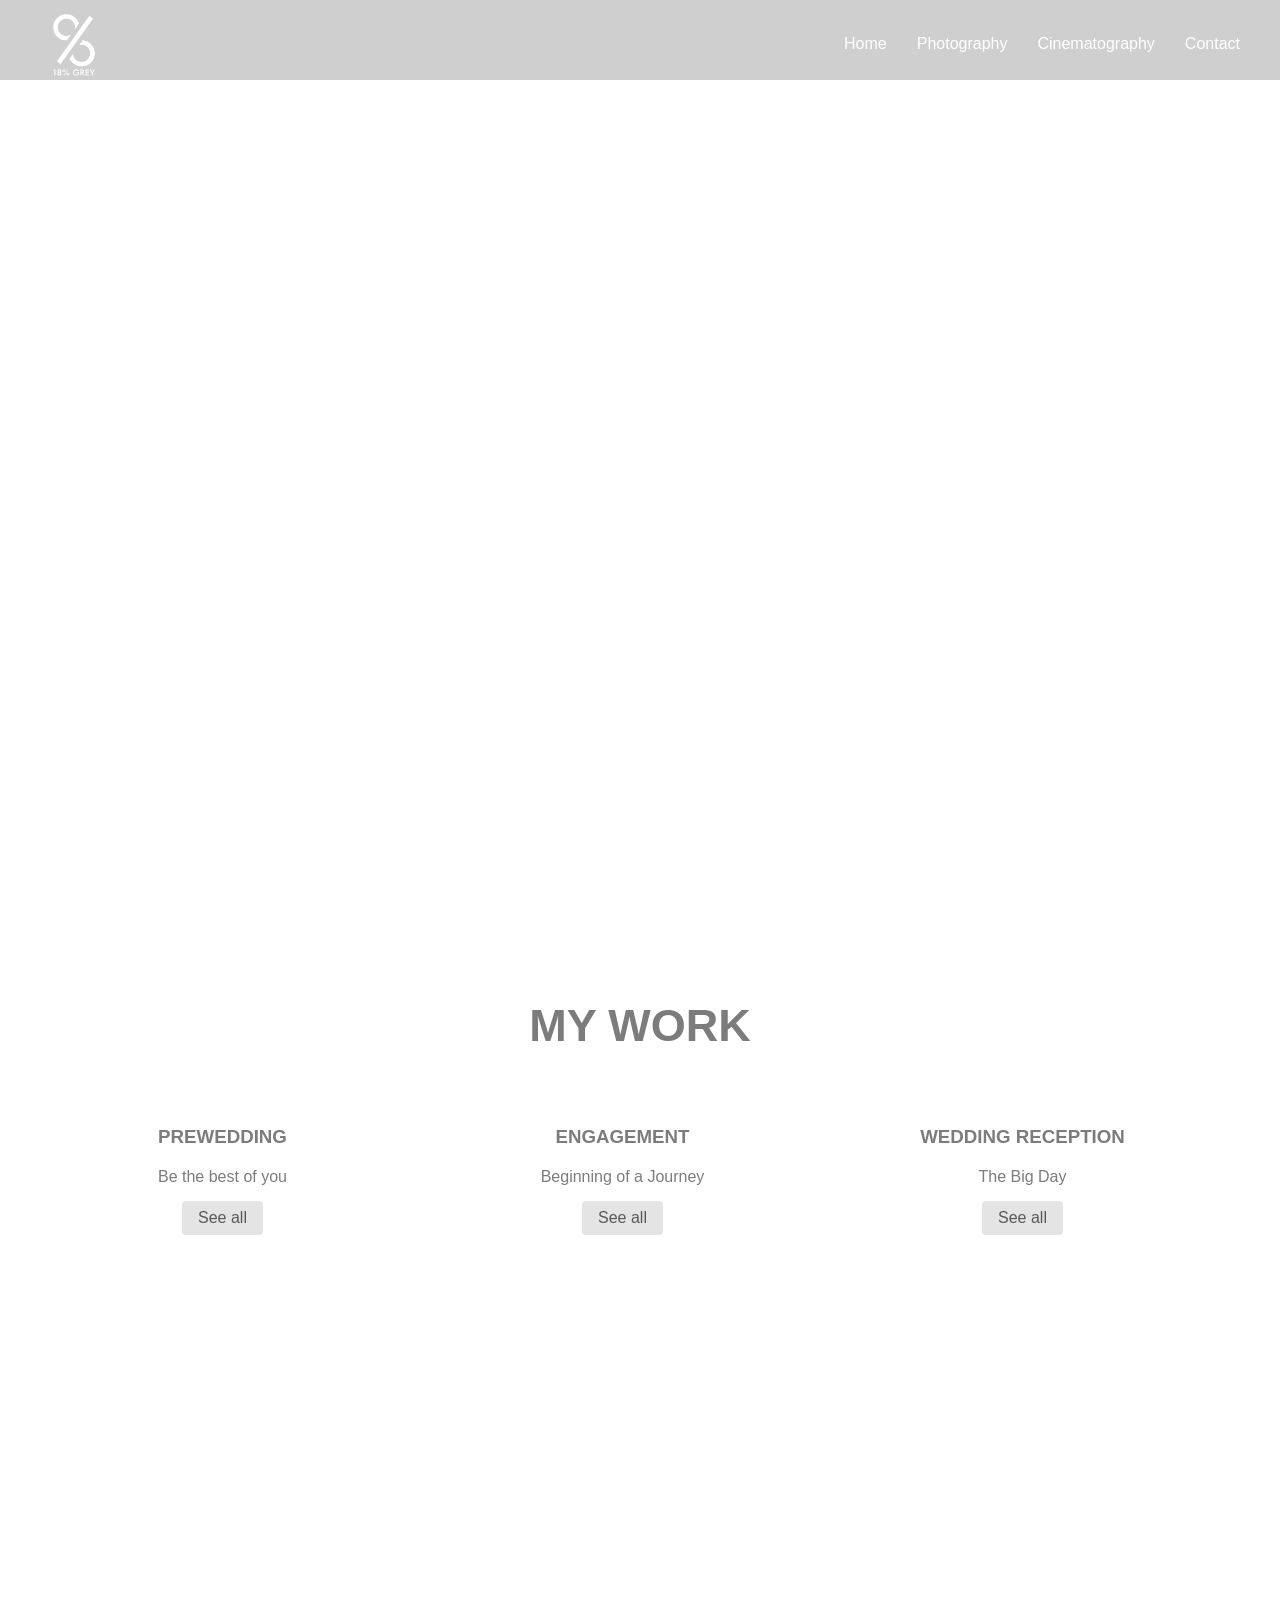
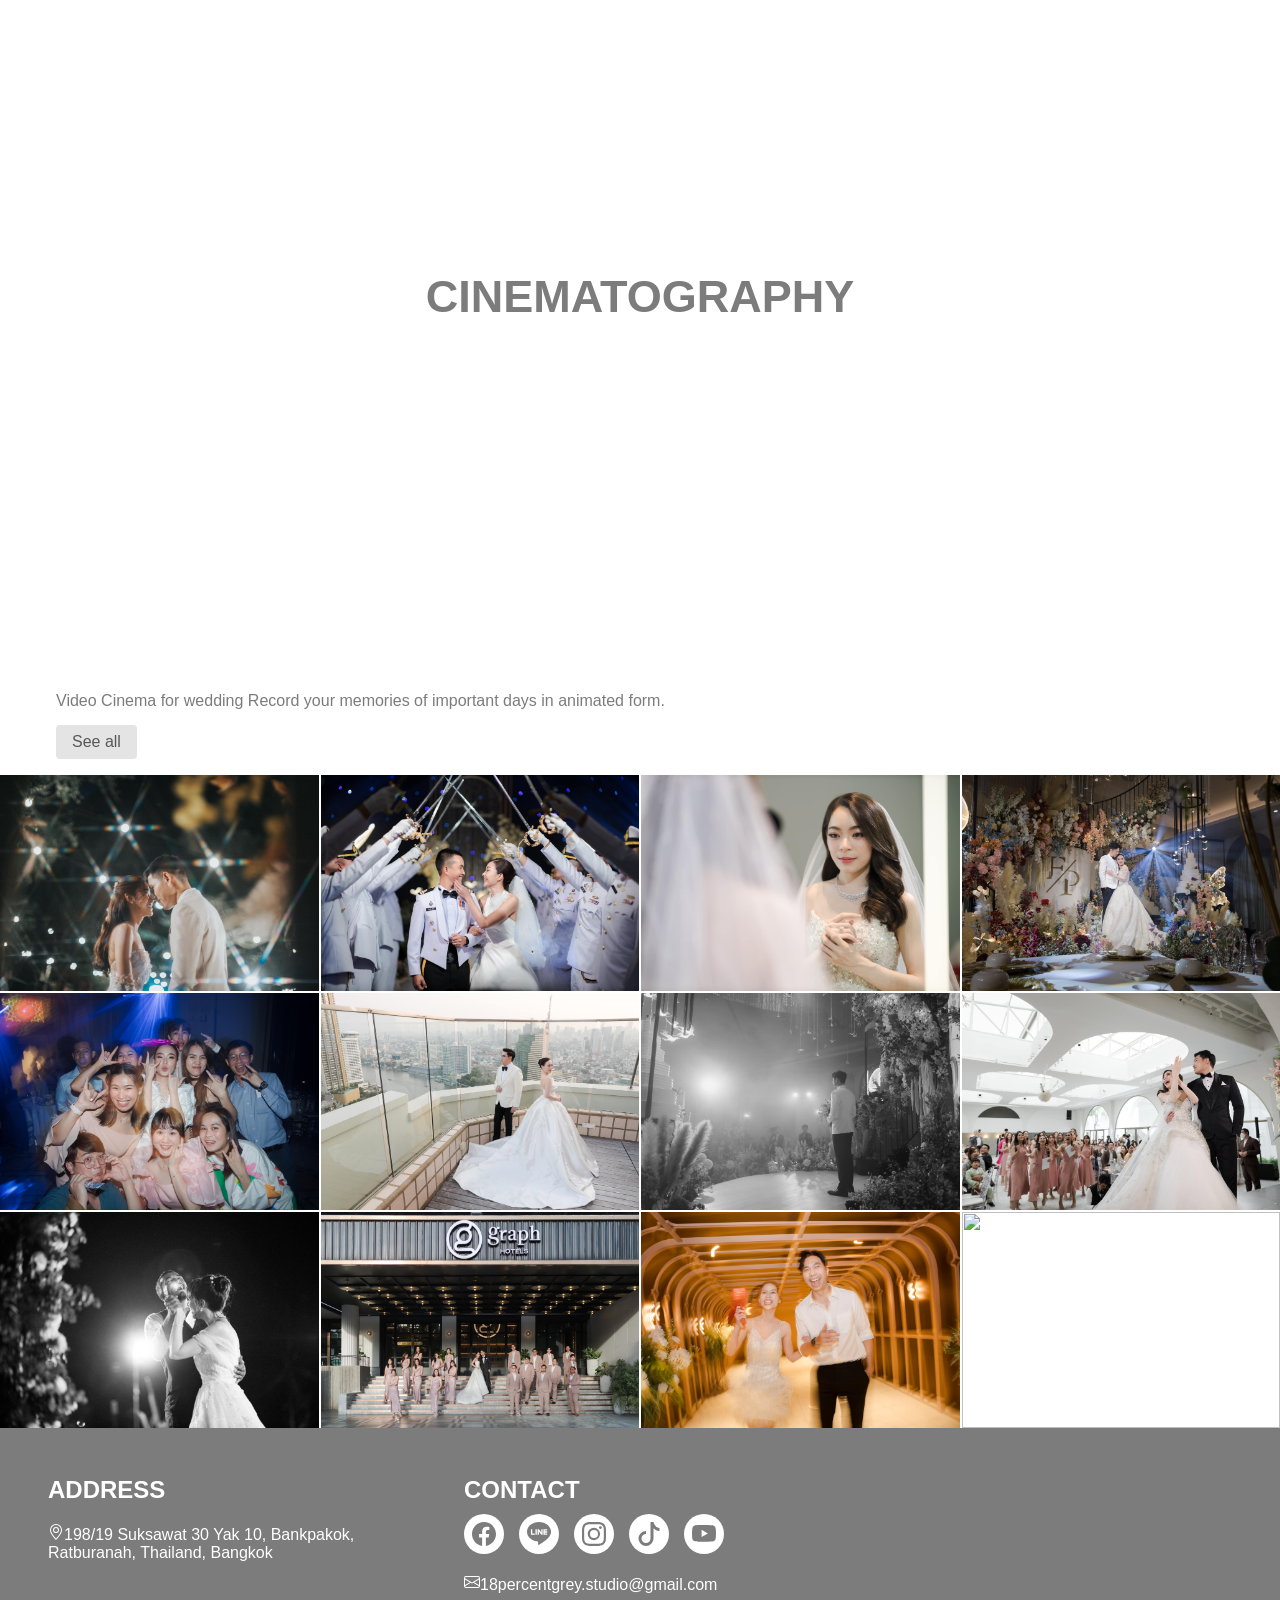
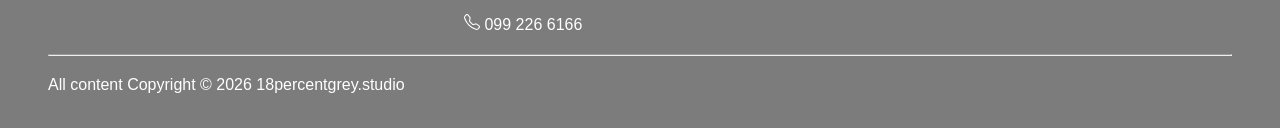
==== index.html @ 1c61504b "first commit" ====
<!DOCTYPE html>
<html lang="th">
  <head>
    <meta charset="UTF-8" />
    <meta name="viewport" content="width=device-width, initial-scale=1.0" />
    <title>18percentgrey</title>
    <link rel="icon" href="img/Logo.png" />
    <!-- อัปเดตให้ใช้ favicon.ico -->
    <link rel="stylesheet" href="css/index.css" />
    <link rel="stylesheet" href="css/footer.css">
    
  </head>
  <body>
    <nav>
      <div class="nav-con">
        <div class="logo">
          <a href="index.html"><img src="img/Logo.png" alt="" /></a>
        </div>
        <ul class="menu">
          <li>
            <a href="index.html">Home</a>
          </li>
          
          <li>
            <a href="prewedding.html" class="dropbtn">Photography</a>
          

             
            
          </li>
          <li>
            <a href="cinema.html">Cinematography</a>
          </li>
         
          <li>
            <a href="contact.html">Contact</a>
          </li>
        </ul>
      </div>
    </nav>
    <section class="slider">
     
        <div class="myslider fade">
          <img src="img/pt14.JPG" alt="">
        </div>
        <div class="myslider fade">
          <img src="img/pt2.JPG" alt="">
        </div>
        <div class="myslider fade">
          <img src="img/pt6.JPG" alt="">
        </div>
        <div class="myslider fade">
          <img src="img/03.JPG" alt="">
        </div>
       
        <a class="prev" onclick="plusSlides(-1)">&#10094;</a>
        <a class="next" onclick="plusSlides(1)">&#10095;</a>
     
    </section>
    <section class="pre-wedding">
      <div class="container">
        <div class="head">
          <h1>MY WORK</h1>
        </div>
        
        <div class="contant">
          
          <div class="col-photo">
            <div class="card  fadeup" >
              <img src="img/01.JPG" alt="">
              <div class="card-content">
                <h3>PREWEDDING</h3>
                <p>Be the best of you</p>
                <a href=""class="btn">See all</a>
                
              </div>
             
              
            </div>
            <div class="card  fadeup" >
              <img src="img/02.JPG" alt="">
              <div class="card-content">
                <h3>ENGAGEMENT</h3>
                <p>Beginning of a Journey</p>
                <a href=""class="btn">See all</a>
                
              </div>
             
              
            </div>
            
            <div class="card  fadeup" >
              <img src="img/03.JPG" alt="">
              <div class="card-content">
                <h3>WEDDING RECEPTION</h3>
                <p>The Big Day</p>
                <a href=""class="btn">See all</a>
                
              </div>
             
              
            </div>
          
          </div>
        </div>
      
      </div>
    </section>
<section class="bg">
  <div>

  </div>
</section>
    
    <section class="Cinematography">
      <div class="container">
        <div class="contant">
          <div class="head">
            <h1>CINEMATOGRAPHY</h1>
          </div>
         
          <div class="contant">
          
            <div class="col-cinema">
              <div class=" fadeup" >
                <iframe src="https://www.facebook.com/plugins/video.php?height=314&href=https%3A%2F%2Fweb.facebook.com%2F18percentgrey.studio%2Fvideos%2F1508401133350640%2F&show_text=false&width=560&t=0" width="560" height="314" style="border:none;overflow:hidden" scrolling="no" frameborder="0" allowfullscreen="true" allow="autoplay; clipboard-write; encrypted-media; picture-in-picture; web-share" allowFullScreen="true"></iframe>
              </div>
              <div class=" fadeup" >
                <iframe src="https://www.facebook.com/plugins/video.php?height=314&href=https%3A%2F%2Fweb.facebook.com%2F18percentgrey.studio%2Fvideos%2F248313935011914%2F&show_text=false&width=560&t=0" width="560" height="314" style="border:none;overflow:hidden" scrolling="no" frameborder="0" allowfullscreen="true" allow="autoplay; clipboard-write; encrypted-media; picture-in-picture; web-share" allowFullScreen="true"></iframe>
              </div>
              
             
          </div>
        </div>
       
          <div class="card-cinema  ">
            
            <p>Video Cinema for wedding Record your memories of important days in animated form.</p>
            
            <a href="cinema.html"class="btn">See all</a>
            
          
        </div>
      
  
        
      </div>
    </section>

   
    <section class="Photo">
      <div class="grid-photo">
<div class="imgphoto" ><img src="img/pt1.jpg" alt=""></div>
<div class="imgphoto" ><img src="img/pt2.jpg" alt=""></div>
<div class="imgphoto" ><img src="img/pt15.jpg" alt=""></div>
<div class="imgphoto" ><img src="img/pt4.jpg" alt=""></div>
<div class="imgphoto" ><img src="img/pt5.jpg" alt=""></div>
<div class="imgphoto" ><img src="img/pt6.jpg" alt=""></div>
<div class="imgphoto" ><img src="img/pt3.jpg" alt=""></div>
<div class="imgphoto" ><img src="img/pt17.jpg" alt=""></div>
<div class="imgphoto" ><img src="img/pt16.jpg" alt=""></div>
<div class="imgphoto" ><img src="img/pt19.jpg" alt=""></div>
<div class="imgphoto" ><img src="img/pt13.jpg" alt=""></div>
<div class="imgphoto" ><img src="img/pt11.jpg" alt=""></div>

      </div>
      
        
   </section>

    <footer >
      <div class="container">
        <div class="blog-con">
          <div class="footer-item">
            <h2>ADDRESS</h2>
            <p>
              <svg
                xmlns="http://www.w3.org/2000/svg"
                width="16"
                height="16"
                fill="currentColor"
                class="bi bi-geo-alt"
                viewBox="0 0 16 16"
              >
                <path
                  d="M12.166 8.94c-.524 1.062-1.234 2.12-1.96 3.07A32 32 0 0 1 8 14.58a32 32 0 0 1-2.206-2.57c-.726-.95-1.436-2.008-1.96-3.07C3.304 7.867 3 6.862 3 6a5 5 0 0 1 10 0c0 .862-.305 1.867-.834 2.94M8 16s6-5.686 6-10A6 6 0 0 0 2 6c0 4.314 6 10 6 10"
                />
                <path
                  d="M8 8a2 2 0 1 1 0-4 2 2 0 0 1 0 4m0 1a3 3 0 1 0 0-6 3 3 0 0 0 0 6"
                /></svg>198/19 Suksawat 30 Yak 10, Bankpakok, Ratburanah, Thailand,
              Bangkok
            </p>
          </div>
          <div class="footer-item">
            <h2>CONTACT</h2>
<div class="social">
  <span><a href="https://www.facebook.com/18percentgrey.studio" target="_black">
    <svg xmlns="http://www.w3.org/2000/svg" width="16" height="16" fill="currentColor" class="bi bi-facebook" viewBox="0 0 16 16">
    <path d="M16 8.049c0-4.446-3.582-8.05-8-8.05C3.58 0-.002 3.603-.002 8.05c0 4.017 2.926 7.347 6.75 7.951v-5.625h-2.03V8.05H6.75V6.275c0-2.017 1.195-3.131 3.022-3.131.876 0 1.791.157 1.791.157v1.98h-1.009c-.993 0-1.303.621-1.303 1.258v1.51h2.218l-.354 2.326H9.25V16c3.824-.604 6.75-3.934 6.75-7.951"/>
  </svg></a></span>
  
  <span>
    <a href="https://lin.ee/Zcqllhi" target="_blank">
      <svg xmlns="http://www.w3.org/2000/svg" width="16" height="16" fill="currentColor" class="bi bi-line" viewBox="0 0 16 16">
        <path d="M8 0c4.411 0 8 2.912 8 6.492 0 1.433-.555 2.723-1.715 3.994-1.678 1.932-5.431 4.285-6.285 4.645-.83.35-.734-.197-.696-.413l.003-.018.114-.685c.027-.204.055-.521-.026-.723-.09-.223-.444-.339-.704-.395C2.846 12.39 0 9.701 0 6.492 0 2.912 3.59 0 8 0M5.022 7.686H3.497V4.918a.156.156 0 0 0-.155-.156H2.78a.156.156 0 0 0-.156.156v3.486c0 .041.017.08.044.107v.001l.002.002.002.002a.15.15 0 0 0 .108.043h2.242c.086 0 .155-.07.155-.156v-.56a.156.156 0 0 0-.155-.157m.791-2.924a.156.156 0 0 0-.156.156v3.486c0 .086.07.155.156.155h.562c.086 0 .155-.07.155-.155V4.918a.156.156 0 0 0-.155-.156zm3.863 0a.156.156 0 0 0-.156.156v2.07L7.923 4.832l-.013-.015v-.001l-.01-.01-.003-.003-.011-.009h-.001L7.88 4.79l-.003-.002-.005-.003-.008-.005h-.002l-.003-.002-.01-.004-.004-.002-.01-.003h-.002l-.003-.001-.009-.002h-.006l-.003-.001h-.004l-.002-.001h-.574a.156.156 0 0 0-.156.155v3.486c0 .086.07.155.156.155h.56c.087 0 .157-.07.157-.155v-2.07l1.6 2.16a.2.2 0 0 0 .039.038l.001.001.01.006.004.002.008.004.007.003.005.002.01.003h.003a.2.2 0 0 0 .04.006h.56c.087 0 .157-.07.157-.155V4.918a.156.156 0 0 0-.156-.156zm3.815.717v-.56a.156.156 0 0 0-.155-.157h-2.242a.16.16 0 0 0-.108.044h-.001l-.001.002-.002.003a.16.16 0 0 0-.044.107v3.486c0 .041.017.08.044.107l.002.003.002.002a.16.16 0 0 0 .108.043h2.242c.086 0 .155-.07.155-.156v-.56a.156.156 0 0 0-.155-.157H11.81v-.589h1.525c.086 0 .155-.07.155-.156v-.56a.156.156 0 0 0-.155-.157H11.81v-.589h1.525c.086 0 .155-.07.155-.156Z"/>
      </svg>
    </a>
  </span>

  <span>
    <a href="https://www.instagram.com/18PercentGrey.Studio/" target="_blank">
      <svg xmlns="http://www.w3.org/2000/svg" width="16" height="16" fill="currentColor" class="bi bi-instagram" viewBox="0 0 16 16">
        <path d="M8 0C5.829 0 5.556.01 4.703.048 3.85.088 3.269.222 2.76.42a3.9 3.9 0 0 0-1.417.923A3.9 3.9 0 0 0 .42 2.76C.222 3.268.087 3.85.048 4.7.01 5.555 0 5.827 0 8.001c0 2.172.01 2.444.048 3.297.04.852.174 1.433.372 1.942.205.526.478.972.923 1.417.444.445.89.719 1.416.923.51.198 1.09.333 1.942.372C5.555 15.99 5.827 16 8 16s2.444-.01 3.298-.048c.851-.04 1.434-.174 1.943-.372a3.9 3.9 0 0 0 1.416-.923c.445-.445.718-.891.923-1.417.197-.509.332-1.09.372-1.942C15.99 10.445 16 10.173 16 8s-.01-2.445-.048-3.299c-.04-.851-.175-1.433-.372-1.941a3.9 3.9 0 0 0-.923-1.417A3.9 3.9 0 0 0 13.24.42c-.51-.198-1.092-.333-1.943-.372C10.443.01 10.172 0 7.998 0zm-.717 1.442h.718c2.136 0 2.389.007 3.232.046.78.035 1.204.166 1.486.275.373.145.64.319.92.599s.453.546.598.92c.11.281.24.705.275 1.485.039.843.047 1.096.047 3.231s-.008 2.389-.047 3.232c-.035.78-.166 1.203-.275 1.485a2.5 2.5 0 0 1-.599.919c-.28.28-.546.453-.92.598-.28.11-.704.24-1.485.276-.843.038-1.096.047-3.232.047s-2.39-.009-3.233-.047c-.78-.036-1.203-.166-1.485-.276a2.5 2.5 0 0 1-.92-.598 2.5 2.5 0 0 1-.6-.92c-.109-.281-.24-.705-.275-1.485-.038-.843-.046-1.096-.046-3.233s.008-2.388.046-3.231c.036-.78.166-1.204.276-1.486.145-.373.319-.64.599-.92s.546-.453.92-.598c.282-.11.705-.24 1.485-.276.738-.034 1.024-.044 2.515-.045zm4.988 1.328a.96.96 0 1 0 0 1.92.96.96 0 0 0 0-1.92m-4.27 1.122a4.109 4.109 0 1 0 0 8.217 4.109 4.109 0 0 0 0-8.217m0 1.441a2.667 2.667 0 1 1 0 5.334 2.667 2.667 0 0 1 0-5.334"/>
      </svg>
    </a>
  </span>


  <span>
    <a href="https://www.tiktok.com/@18percentgrey.studio?_t=8nWgYMv50zY&_r=1" target="_blank">
      <svg xmlns="http://www.w3.org/2000/svg" width="16" height="16" fill="currentColor" class="bi bi-tiktok" viewBox="0 0 16 16">
        <path d="M9 0h1.98c.144.715.54 1.617 1.235 2.512C12.895 3.389 13.797 4 15 4v2c-1.753 0-3.07-.814-4-1.829V11a5 5 0 1 1-5-5v2a3 3 0 1 0 3 3z"/>
      </svg>
    </a>
  </span>
 
  <span>
    <a href="https://www.youtube.com/@18percentgrey.studio" target="_blank">
      <svg xmlns="http://www.w3.org/2000/svg" width="16" height="16" fill="currentColor" class="bi bi-youtube" viewBox="0 0 16 16">
        <path d="M8.051 1.999h.089c.822.003 4.987.033 6.11.335a2.01 2.01 0 0 1 1.415 1.42c.101.38.172.883.22 1.402l.01.104.022.26.008.104c.065.914.073 1.77.074 1.957v.075c-.001.194-.01 1.108-.082 2.06l-.008.105-.009.104c-.05.572-.124 1.14-.235 1.558a2.01 2.01 0 0 1-1.415 1.42c-1.16.312-5.569.334-6.18.335h-.142c-.309 0-1.587-.006-2.927-.052l-.17-.006-.087-.004-.171-.007-.171-.007c-1.11-.049-2.167-.128-2.654-.26a2.01 2.01 0 0 1-1.415-1.419c-.111-.417-.185-.986-.235-1.558L.09 9.82l-.008-.104A31 31 0 0 1 0 7.68v-.123c.002-.215.01-.958.064-1.778l.007-.103.003-.052.008-.104.022-.26.01-.104c.048-.519.119-1.023.22-1.402a2.01 2.01 0 0 1 1.415-1.42c.487-.13 1.544-.21 2.654-.26l.17-.007.172-.006.086-.003.171-.007A100 100 0 0 1 7.858 2zM6.4 5.209v4.818l4.157-2.408z"/>
      </svg>
    </a>
  </span>
</div>
           
      
            <p>         
              <span> <svg
                xmlns="http://www.w3.org/2000/svg"
                width="16"
                height="16"
                fill="currentColor"
                class="bi bi-envelope"
                viewBox="0 0 16 16"
              >
                <path
                  d="M0 4a2 2 0 0 1 2-2h12a2 2 0 0 1 2 2v8a2 2 0 0 1-2 2H2a2 2 0 0 1-2-2zm2-1a1 1 0 0 0-1 1v.217l7 4.2 7-4.2V4a1 1 0 0 0-1-1zm13 2.383-4.708 2.825L15 11.105zm-.034 6.876-5.64-3.471L8 9.583l-1.326-.795-5.64 3.47A1 1 0 0 0 2 13h12a1 1 0 0 0 .966-.741M1 11.105l4.708-2.897L1 5.383z"
                />
              </svg></span>18percentgrey.studio@gmail.com
            </p>
            <p>
              <svg
                xmlns="http://www.w3.org/2000/svg"
                width="16"
                height="16"
                fill="currentColor"
                class="bi bi-telephone"
                viewBox="0 0 16 16"
              >
                <path
                  d="M3.654 1.328a.678.678 0 0 0-1.015-.063L1.605 2.3c-.483.484-.661 1.169-.45 1.77a17.6 17.6 0 0 0 4.168 6.608 17.6 17.6 0 0 0 6.608 4.168c.601.211 1.286.033 1.77-.45l1.034-1.034a.678.678 0 0 0-.063-1.015l-2.307-1.794a.68.68 0 0 0-.58-.122l-2.19.547a1.75 1.75 0 0 1-1.657-.459L5.482 8.062a1.75 1.75 0 0 1-.46-1.657l.548-2.19a.68.68 0 0 0-.122-.58zM1.884.511a1.745 1.745 0 0 1 2.612.163L6.29 2.98c.329.423.445.974.315 1.494l-.547 2.19a.68.68 0 0 0 .178.643l2.457 2.457a.68.68 0 0 0 .644.178l2.189-.547a1.75 1.75 0 0 1 1.494.315l2.306 1.794c.829.645.905 1.87.163 2.611l-1.034 1.034c-.74.74-1.846 1.065-2.877.702a18.6 18.6 0 0 1-7.01-4.42 18.6 18.6 0 0 1-4.42-7.009c-.362-1.03-.037-2.137.703-2.877z"
                />
              </svg>
              099 226 6166
            </p>
          </div>
       
          
        </div>
        <hr>
        <div class="Copyrigh">
          <p>All content Copyright © <span id="year"></span> 18percentgrey.studio
          </p>
        </div>
       
      </div>
      
    </footer>
    <script src="js/script.js"></script>
  </body>
</html>
---- css/index.css ----
/* รีเซ็ตทั่วไป */
* {
  padding: 0;
  margin: 0;
  box-sizing: border-box;
}

/* ร่างกายและการตั้งค่าเบื้องต้น */
body {
  
  font-family: Arial, sans-serif;
  /* background-color: #7c7c7c; */
  display: flex;
  flex-direction: column;
  color: #fff;
  min-height: 100vh;
  
}

.container {
  

  max-width: 1200px;
  margin: auto;
}

/* เมนูนำทาง */
nav {
  position: fixed;
  top: 0;
  left: 0;
  width: 100%;
  z-index: 1000;
  background-color: #7c7c7c5d;
  height: 80px;
}

.nav-con {
  margin: 0 auto;
  display: flex;
  justify-content: space-between;
  align-items: center;
  max-width: 1200px;
}

.logo a {
  text-decoration: none;
  font-weight: bold;
  color: rgb(19, 19, 19);
  font-size: 2rem;
}

.logo img {
  width: 70px;
  margin-top: 10px;
}

.menu {
  display: flex;
  list-style: none;
}

.menu li {
  position: relative; /* สำหรับตำแหน่งเมนูดรอปดาวน์ */
  margin-left: 30px;
}

.menu li a {
  text-decoration: none;
  color: #fff;
  position: relative;
  display: inline-block;
  padding: 1rem 0;
}

.menu li a::before {
  content: '';
  position: absolute;
  width: 0;
  height: 2px;
  bottom: 10px;
  left: 50%;
  transform: translateX(-50%);
  visibility: hidden;
  background-color: #ffffff;
  transition: all 0.3s ease-in-out;
}

.menu li a:hover::before {
  width: 100%;
  visibility: visible;
}


.Photography {
  list-style: none;
  position: absolute;
  left: 0;
  top: 100%;
  
  background-color: #7c7c7c5d;
  margin: 10px 0;
  padding: 0;
  display: none; /* ซ่อนเมนูย่อยโดยค่าเริ่มต้น */
  z-index: 1; /* ทำให้เมนูย่อยอยู่ด้านบน */
}

.Photography li {
  margin: 0;
  padding: 0;
  width: 150px;
  background-color: #7c7c7c5d; 
}

.Photography li a {
  color: #fff;
  padding: 1rem;
  text-decoration: none;
  display: block;
}

.Photography li a:hover {
  background-color: #575757;
}

/* แสดงเมนูย่อยเมื่อ hover */
.menu > li:hover .Photography {
 
  display: block;
  pointer-events: none;
  transition: all .2s ease-out;
}
.menu > li:hover {
  pointer-events: auto; 
}



/* ภาพสไลด์ */
.slider {
  margin: auto;
  position: relative;
  overflow: hidden;
  height: 950px;
 
}

.slider .myslider {
  display: none;
  
}

.slider .myslider img {
  width: 100%;
height: auto;
  display: block;
}

.prev,
.next {
  cursor: pointer;
  position: absolute;
  top: 50%;
  width: auto;
  padding: 16px;
  margin-top: -22px;
  font-weight: bolder;
  font-size: 18px;
  transition: 0.6s ease;
  user-select: none;
  background-color: #7c7c7c5d;
  color: white;
}

.prev {
  left: 0;
  border-radius: 0 3px 3px 0;
}

.next {
  right: 0;
  border-radius: 3px 0 0 3px;
}

.prev:hover,
.next:hover {
  background-color: #dfdfdf;
  color: black;
}

/* ส่วน Pre-wedding */
.pre-wedding {
  max-width: 100%;
  padding: 50px 0;
  color: #7c7c7c;
 
  background-color: #fff;
}

.pre-wedding h1 {
  text-align: center;
  margin-bottom: 15px;
  font-size: 45px;
}

.col-photo {
  display: grid;
  text-align: center;
  grid-template-columns: repeat(3,1fr);
}
.col-cinema {
  display: grid;
  text-align: center;
  grid-template-columns: 4fr 4fr ;
}

.content {
  display: flex;
  justify-content: space-between; /* กระจายพื้นที่ระหว่างไอเท็ม */
  width: 100%; /* ให้ความกว้างเต็ม */
}
.card{
  
  width: 325px;
  overflow: hidden;
  margin: 20px; 
  

}


.card img{
  width: 100%;
  height: auto;
  

}
.card:hover {
  transform: scale(1.05); /* ขยายการ์ดเมื่อ hover */
  box-shadow: 0 8px 16px rgba(0, 0, 0, 0.2); /* เพิ่มเงาให้การ์ดเมื่อ hover */
}

.card-content{
  padding: 16px;
}
.card-content h3{
  margin: 5px
}
.card-content p {
  margin-top: 20px;
}
.card a{
  color: inherit;
  text-decoration: none;
}

.card-content .btn{
  display: inline-block;
  padding: 8px 16px;
  background-color: #e5e4e4;
  border-radius: 4px;
  text-decoration: none;
  margin-top: 15px;
  color: #575757;
}

.btn:hover{
  background-color: #a9a9a9;
  color:#fff
}

.bg{
  width: 100%;
  height: 500px;
  background-image: url("../img/bg.JPG");
  background-position: center;
  background-attachment: fixed;
color: #575757;
  background-size: cover;
  background-repeat: no-repeat;
}

.Cinematography {
  max-width: 100%;
  padding-top: 50px;
 
  color: #7c7c7c;
  
  background-color: #fff;
  
}

.Cinematography h1 {
  text-align: center;
  margin-bottom: 15px;
  font-size: 45px;
}

.card-cinema {
  padding: 16px;
}
.card-cinema  h3{
  margin: 5px
}
.card-cinema  p {
  margin-top: 20px;
}

.card-cinema .btn{
  display: inline-block;
  padding: 8px 16px;
  background-color: #e5e4e4;
  border-radius: 4px;
  text-decoration: none;
  margin-top: 15px;
  color: #575757;
}
.Photo{
  color: #575757;
  
}
.grid-photo{
  
  display: grid;
  grid-template-columns: repeat(4,1fr);
  grid-template-rows: repeat(3,1);
  gap: 2px;
 

  

}


 .grid-photo img{
  width: 100%;
  height: 100%;
 }

 .tap-photography{
  color: #575757;
  margin-top: 150px;
  
 }


 .tap {
  display: flex;
  justify-content: center; 
  gap: 30px; 
}

button{
  background: none;
 border: none;
 cursor: pointer;
 font-weight: bold;
  
}
button:hover{
  color: #7c7c7c;
}
.bg-contact {
  background-image:url(../img/1.JPG) ; 
  background-position: center;
  background-size: cover;
  background-repeat: no-repeat;
  width: 100%;
  height: 650px;
  
}



.contactme{
  color: #fff;
  margin-top: 300px;
  
  
 }
  

 .contactme h2{
  font-size: 60px;
  display: flex;
  justify-content: center;
  
 }
  
  .contactme p{
    font-size: 20px;
    font-weight: lighter;
    margin: 20px 0;
    display: flex;
    justify-content: center;

      }

  .contact{
    color: #7c7c7c;
    height: 500px;
   
 
    
  }
  .headcon{
    font-size: 25px;
    margin-top: 20px;
  }
  .percengrey{
 
 margin: 20px 0;
    
  }
  
  .percengrey h2{
    font-size: 25px;
    background-color: #7c7c7c;
    color: #fff;
    width:150px;
    display: flex;
    justify-content: center;

  }
  .percengrey p{
  font-size: 17px;
  margin: 10px 0px;
  }
  .sc-con{
    display: flex;
    
    gap: 15px;
    margin-top: 10px;
  }
  .sc-con a{
    display: inline-flex;
    justify-content: center;
    align-items: center;
text-decoration: none;
    width: 40px;
    height: 40px;
    background-color:#7c7c7c;
    border-radius: 20%
  }

  .sc-con a svg{
    width: 30px;
    height: 30px;
    color: #ffffff;
}

.cinema{
 
  color: #575757;
  margin: 150px 0px;
  height: auto;
}
 .box1{
  display: grid;
  
   grid-template-columns: repeat(auto-fit,minmax(450px,1fr)) ;
   gap: 20px; 
   
   
    max-width: 1200px; 
    animation: fade 0.5s;
 }
.box{
  margin: 10px 15px;
  
  
 
 
  
}

.tap-card {
  display: grid;
  grid-template-columns: repeat(auto-fill, minmax(300px, 1fr)); /* ใช้ auto-fill เพื่อให้การ์ดแสดงเต็มพื้นที่ */
  gap: 10px; /* ระยะห่างระหว่างการ์ด */
  justify-content: center;
}

.tap-name {
  margin-top: 10px;
  text-align: center;
}


.name-cinema{
  display: flex;
  justify-content: center;
}
.fadeup{
  animation: fade 0.5s,appear linear;
  animation-timeline: view();
  animation-range: entry 10%;
}

@keyframes fade {
  0%{
    opacity: 0;
    transform: translateY(30px) scale(0.9);
  }
  100%{
    opacity: 1;
    transform: translateY(0px) scale(1);
  }
}


@keyframes appear {
  from{
    opacity: 0;
    scale: 0.5;
  }
  to{
    opacity: 1;
    scale: 1;
  }
  
}
---- css/footer.css ----
footer{
    background-color: #7c7c7c;
    margin-top: auto; /* ดัน footer ไปด้านล่าง */
    padding: 3rem;
    height: 300px;
    width: 100%;
    display: flex;
    align-items: flex-start; /
    

}
.blog-con{
    display: grid;
    
    grid-template-columns: 1fr 1fr 1fr;
    column-gap: 4rem;
    
    
    
}
.footer-item p{
    margin-top: 20px;
    margin-bottom: 20px;
}
.Copyrigh{
    margin-top: 20px;
   
}
.social{
    display: flex;
    gap: 15px;
    margin-top: 10px;
    
    
}
.social a{
    display: inline-flex;
    justify-content: center;
    align-items: center;
    width: 40px;
    height: 40px;
    background-color: #fff;
    border-radius: 50%;
    transition: background-color 0.3s, transform 0.3s;
  text-decoration: none;

}
.social a svg{
    width: 24px;
    height: 24px;
    color: #7c7c7c;
}

.social a:hover{
    background-color: #7c7c7c;
}

.social a:hover svg {
    fill: #fff; /* Change icon color on hover */
  }
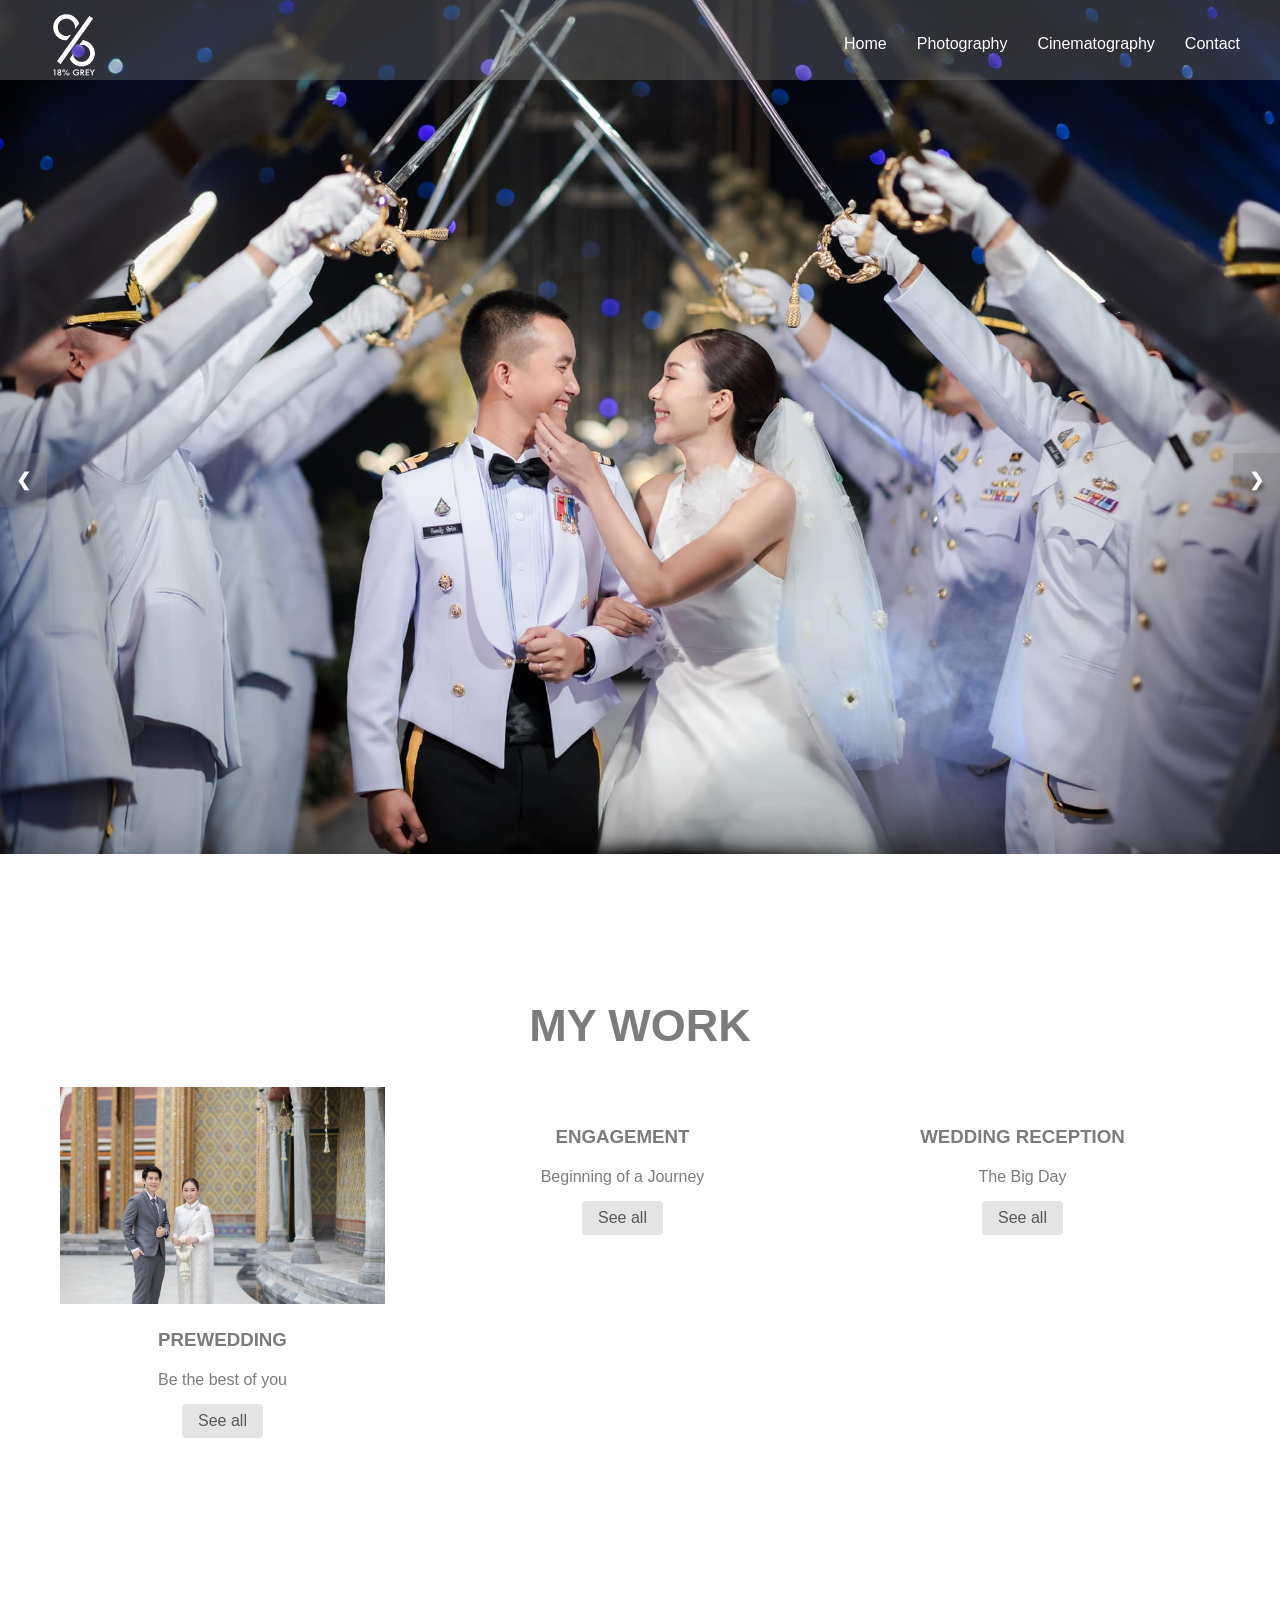
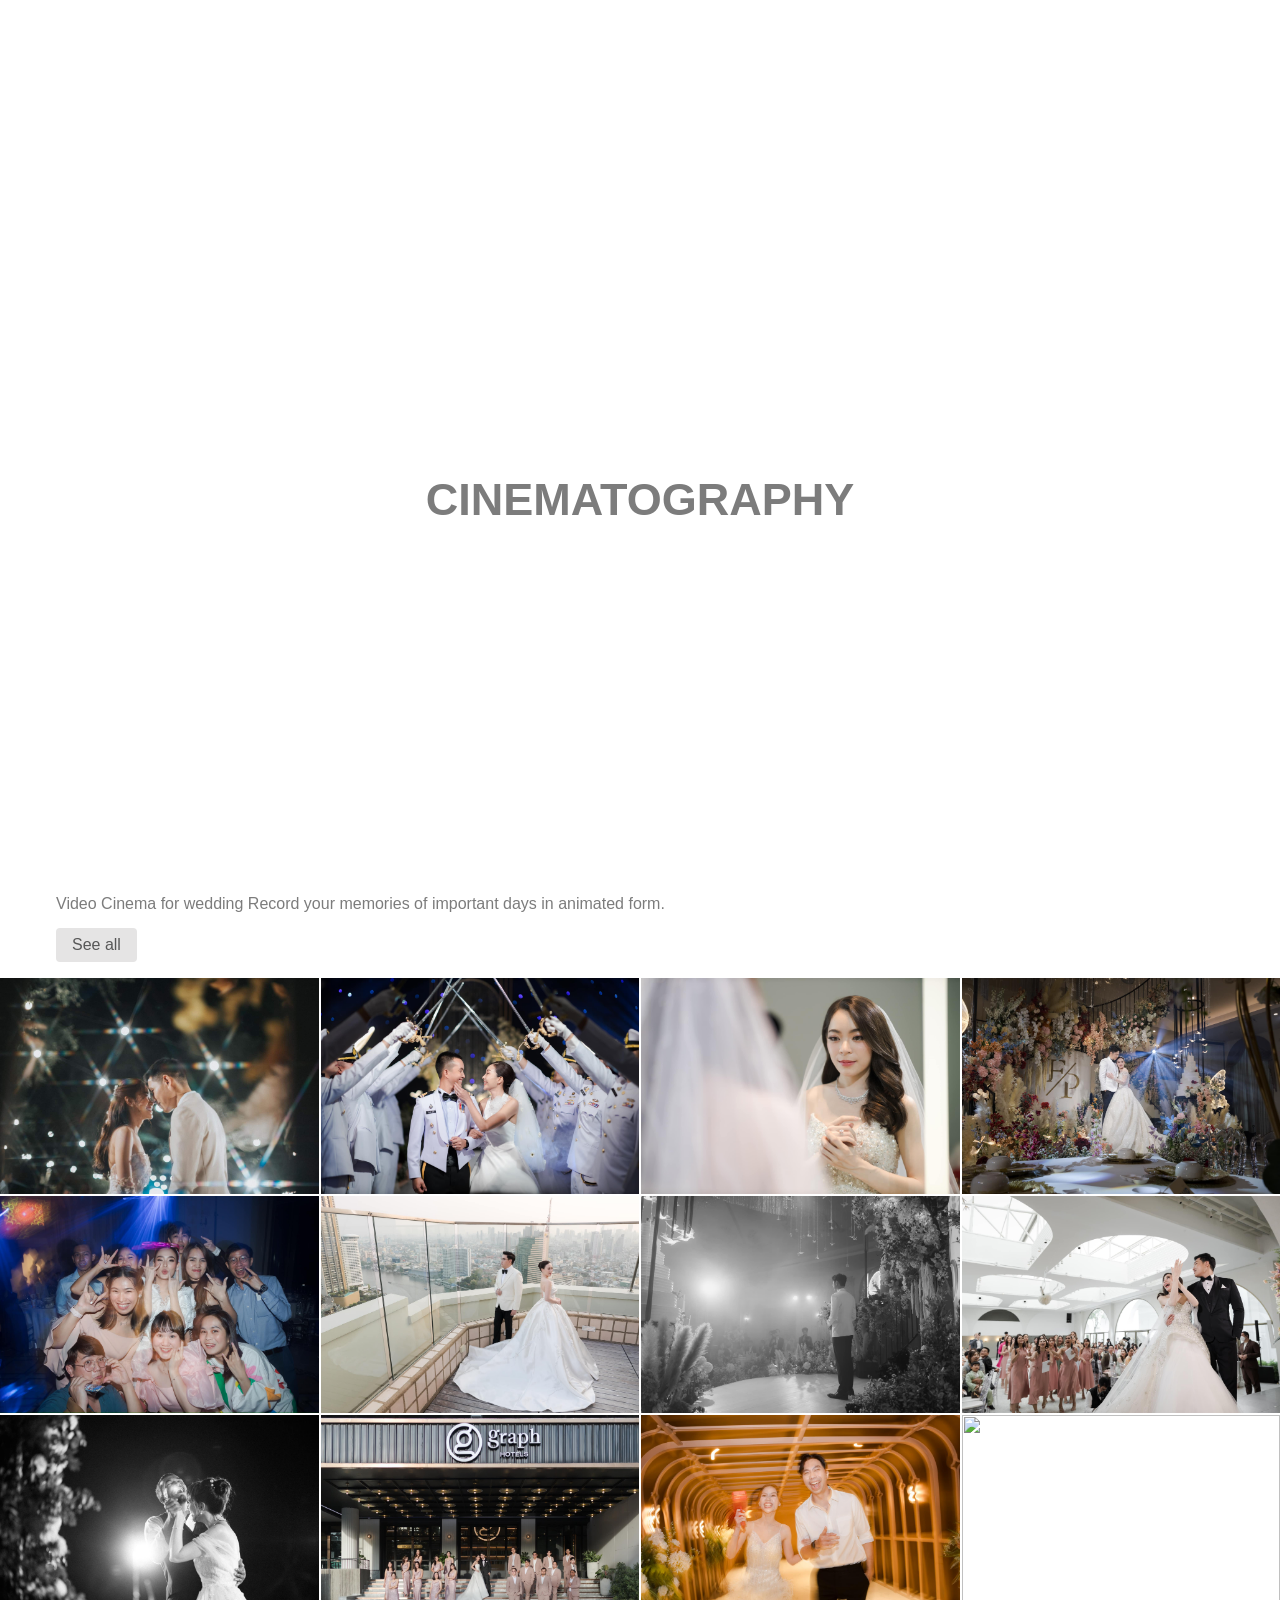
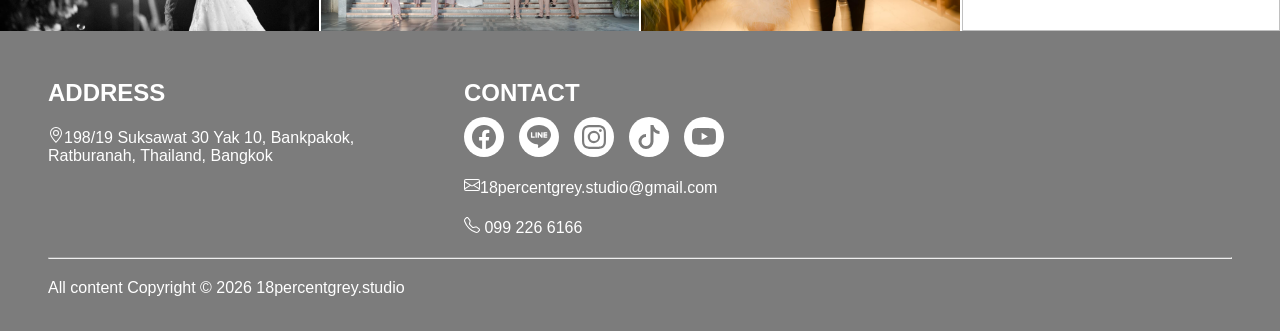
==== commit a77e416c: "fix image3" ====
--- a/index.html
+++ b/index.html
@@ -41,13 +41,13 @@
     <section class="slider">
      
         <div class="myslider fade">
-          <img src="img/pt14.JPG" alt="">
-        </div>
-        <div class="myslider fade">
-          <img src="img/pt2.JPG" alt="">
-        </div>
-        <div class="myslider fade">
-          <img src="img/pt6.JPG" alt="">
+          <img src="img/pt14.jpg" alt="">
+        </div>
+        <div class="myslider fade">
+          <img src="img/pt2.jpg" alt="">
+        </div>
+        <div class="myslider fade">
+          <img src="img/pt6.jpg" alt="">
         </div>
         <div class="myslider fade">
           <img src="img/03.JPG" alt="">
@@ -67,7 +67,7 @@
           
           <div class="col-photo">
             <div class="card  fadeup" >
-              <img src="img/01.JPG" alt="">
+              <img src="img/01.jpg" alt="">
               <div class="card-content">
                 <h3>PREWEDDING</h3>
                 <p>Be the best of you</p>
@@ -161,7 +161,7 @@
 <div class="imgphoto" ><img src="img/pt16.jpg" alt=""></div>
 <div class="imgphoto" ><img src="img/pt19.jpg" alt=""></div>
 <div class="imgphoto" ><img src="img/pt13.jpg" alt=""></div>
-<div class="imgphoto" ><img src="img/pt11.jpg" alt=""></div>
+<div class="imgphoto" ><img src="img/pt11.JPG" alt=""></div>
 
       </div>
       
